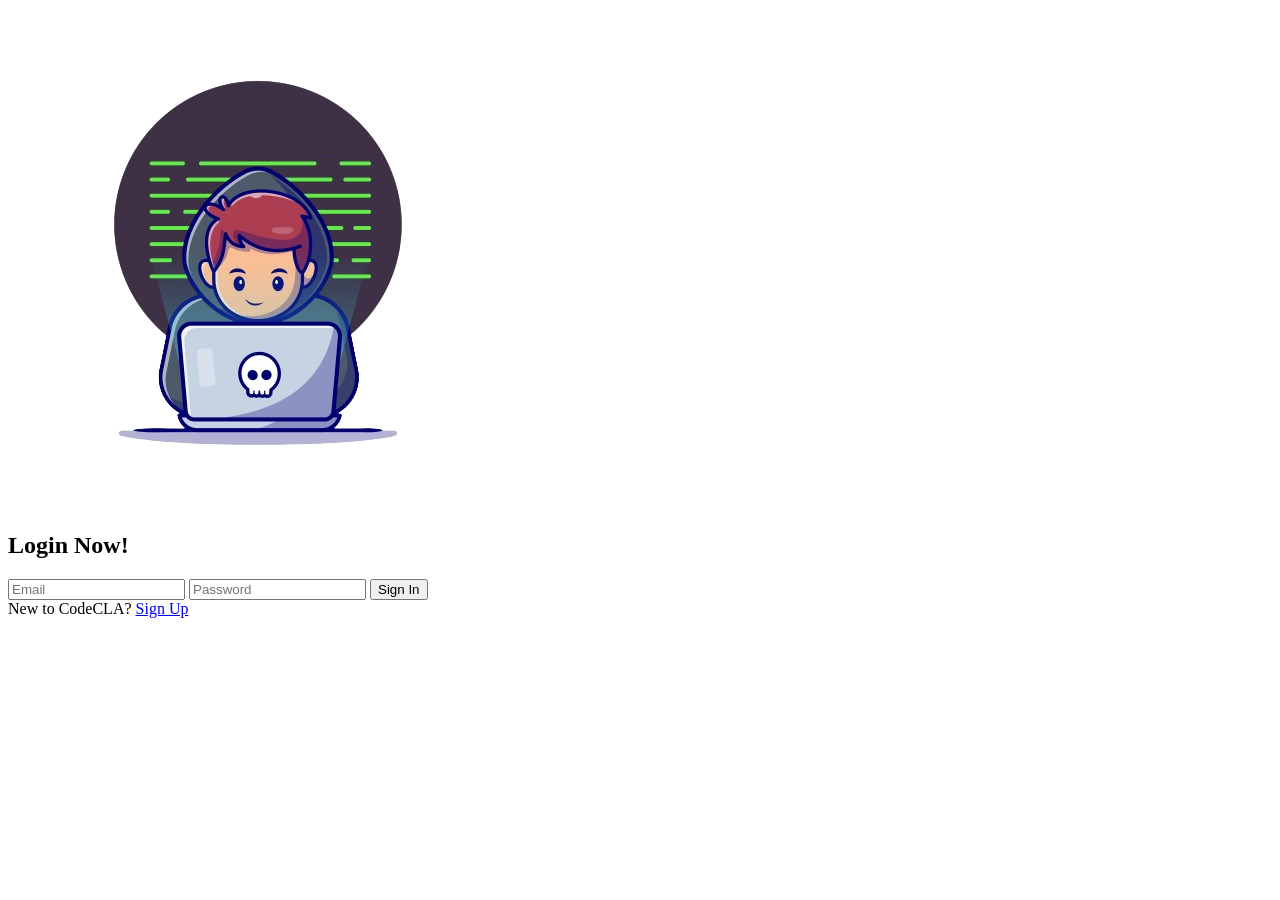
==== html/sign_in.html @ 683edc35 "Initialized the files and folder structure" ====
<!doctype html>
<html lang="en">
  <head>
    <meta charset="UTF-8" />
    <meta name="viewport" content="width=device-width, initial-scale=1.0" />
    <link rel="stylesheet" href="style.css" />
    <title>Sign In</title>
  </head>
  <body>
    <main>
      <img src="..\docs\images\coding.png" alt="Cartoon programmer" />
      <h2>Login Now!</h2>
      <form action="sign_in.html">
        <input
          type="email"
          id="email"
          name="email"
          placeholder="Email"
          required />
        <input
          type="password"
          id="password"
          name="password"
          placeholder="Password"
          required />
        <input type="submit" value="Sign In" />
      </form>
      New to CodeCLA?
      <a href="login.html">Sign Up</a>
    </main>
  </body>
</html>
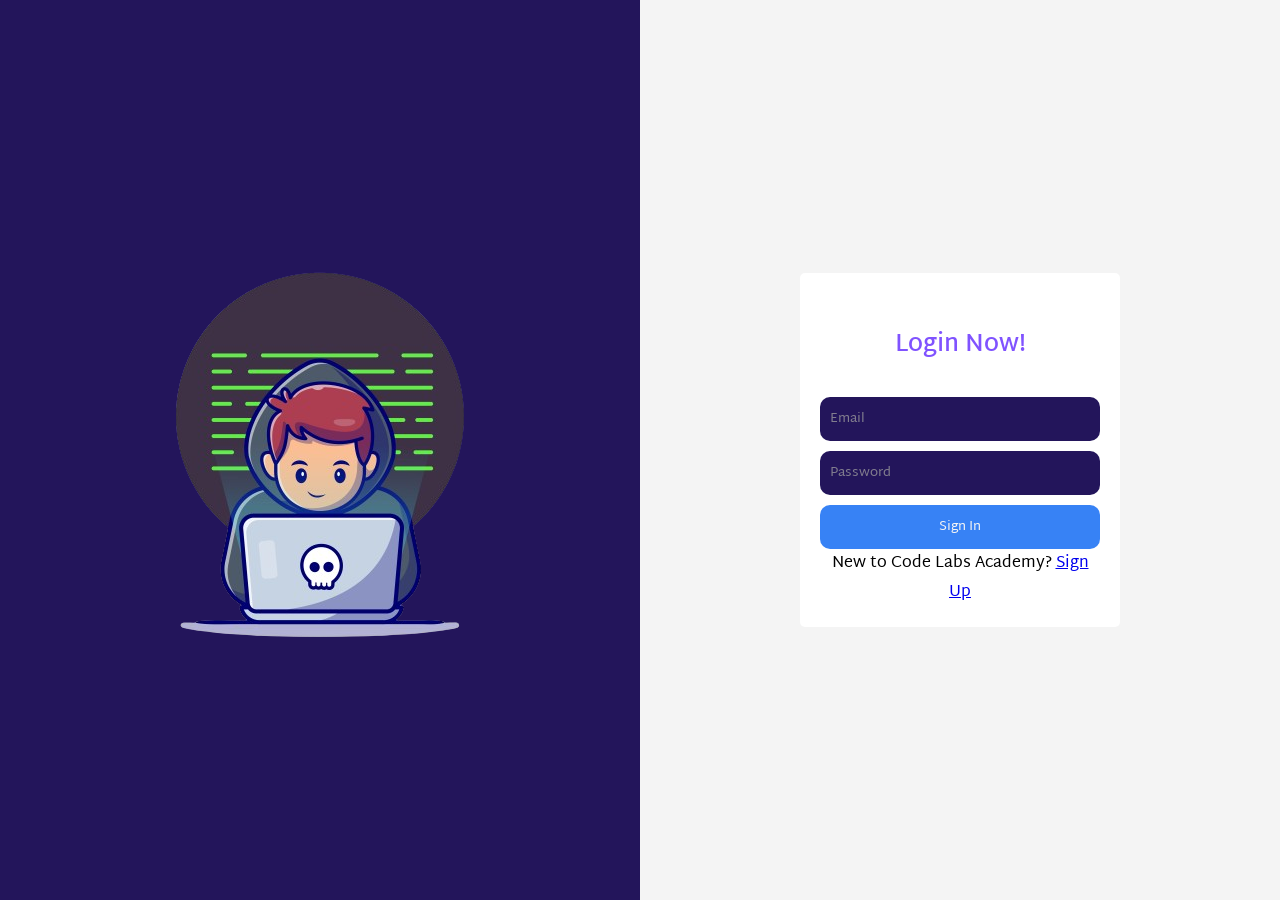
==== commit 17f35d94: "Ran W3C validation" ====
--- a/html/sign_in.html
+++ b/html/sign_in.html
@@ -3,30 +3,37 @@
   <head>
     <meta charset="UTF-8" />
     <meta name="viewport" content="width=device-width, initial-scale=1.0" />
+    <link rel="stylesheet" href="../css/style_sign_up_in.css" />
     <link rel="stylesheet" href="style.css" />
     <title>Sign In</title>
   </head>
   <body>
     <main>
-      <img src="..\docs\images\coding.png" alt="Cartoon programmer" />
-      <h2>Login Now!</h2>
-      <form action="sign_in.html">
-        <input
-          type="email"
-          id="email"
-          name="email"
-          placeholder="Email"
-          required />
-        <input
-          type="password"
-          id="password"
-          name="password"
-          placeholder="Password"
-          required />
-        <input type="submit" value="Sign In" />
-      </form>
-      New to CodeCLA?
-      <a href="login.html">Sign Up</a>
+      <div id="login_img">
+        <img src="../docs/images/coding.png" alt="Cartoon programmer" />
+      </div>
+      <div id="login">
+        <h2>Login Now!</h2>
+        <form action="sign_in.html">
+          <input
+            type="email"
+            id="email"
+            name="email"
+            placeholder="Email"
+            required />
+          <input
+            type="password"
+            id="password"
+            name="password"
+            placeholder="Password"
+            required />
+          <input type="submit" value="Sign In" />
+        </form>
+        <p>
+          New to Code Labs Academy?
+          <a href="login.html">Sign Up</a>
+        </p>
+      </div>
     </main>
   </body>
 </html>
--- a/css/style_sign_up_in.css
+++ b/css/style_sign_up_in.css
@@ -0,0 +1,114 @@
+@import url('https://fonts.googleapis.com/css2?family=Martel+Sans:wght@200;300;400;600;700;800;900&display=swap');
+@import url('https://fonts.googleapis.com/css2?family=Martel+Sans:wght@200;300;400;600;700;800;900&family=Noto+Sans+Khojki&display=swap');
+
+/* Defining the font family */
+* {
+    margin: 0;
+    padding: 0;
+    font-family: "Martel Sans", "Noto Sans Khojki", sans-serif;
+    font-style: normal;
+    box-sizing: border-box;
+}
+
+/* Defining the color scheme */
+:root {
+    --primary-color: #8053FF;
+    --main-body-color: #23155B;
+    --gray-light-color: #817d8e;
+    --background-color: #f4f4f4;
+    --background-color-shadow: rgb(129, 125, 142, 0.05);
+    --sign-up-button: #3782F5;
+}
+
+/* Body */
+body {
+    background-color: var(--background-color);
+}
+
+
+/* Main */
+main {
+    height: 100vh;
+    display: flex;
+    flex-direction: column;
+    align-items: stretch;
+}
+
+h2 {
+    color: var(--primary-color);
+    font-size: x-large;
+    font-weight: 600;
+    margin: 30px;
+}
+
+img {
+    width: 200px;
+}
+
+#login_img {
+    width: 100vw;
+    background-color: var(--main-body-color);
+    display: flex;
+    justify-content: center;
+    align-items: center;
+}
+
+#login {
+    margin: 50px auto;
+    max-width: 400px;
+    width: 100vw;
+    display: flex;
+    flex-direction: column;
+    justify-content: center;
+    align-items: stretch;
+    background-color: white;
+    padding: 20px;
+    border-radius: 5px;
+    text-align: center;
+}
+
+form {
+    display: flex;
+    flex-direction: column;
+    justify-content: stretch;
+    align-items: stretch;
+    gap: 10px;
+}
+
+form input {
+    background-color: var(--main-body-color);
+    color: var(--background-color);
+    padding: 10px;
+    border: none;
+    border-radius: 10px;
+}
+
+form input::placeholder {
+    color: var(--gray-light-color);
+    opacity: 1;
+}
+
+form input[type="submit"] {
+    background-color: var(--sign-up-button);
+}
+
+/* Responsive Design */
+
+@media only screen and (min-width: 760px) {
+    main {
+        flex-direction: row;
+    }
+
+    #login_img {
+        width: 50vw;
+    }
+
+    #login {
+        width: 25vw;
+        margin: auto auto;
+    }
+
+    img {
+        width: auto;
+    }
+}
